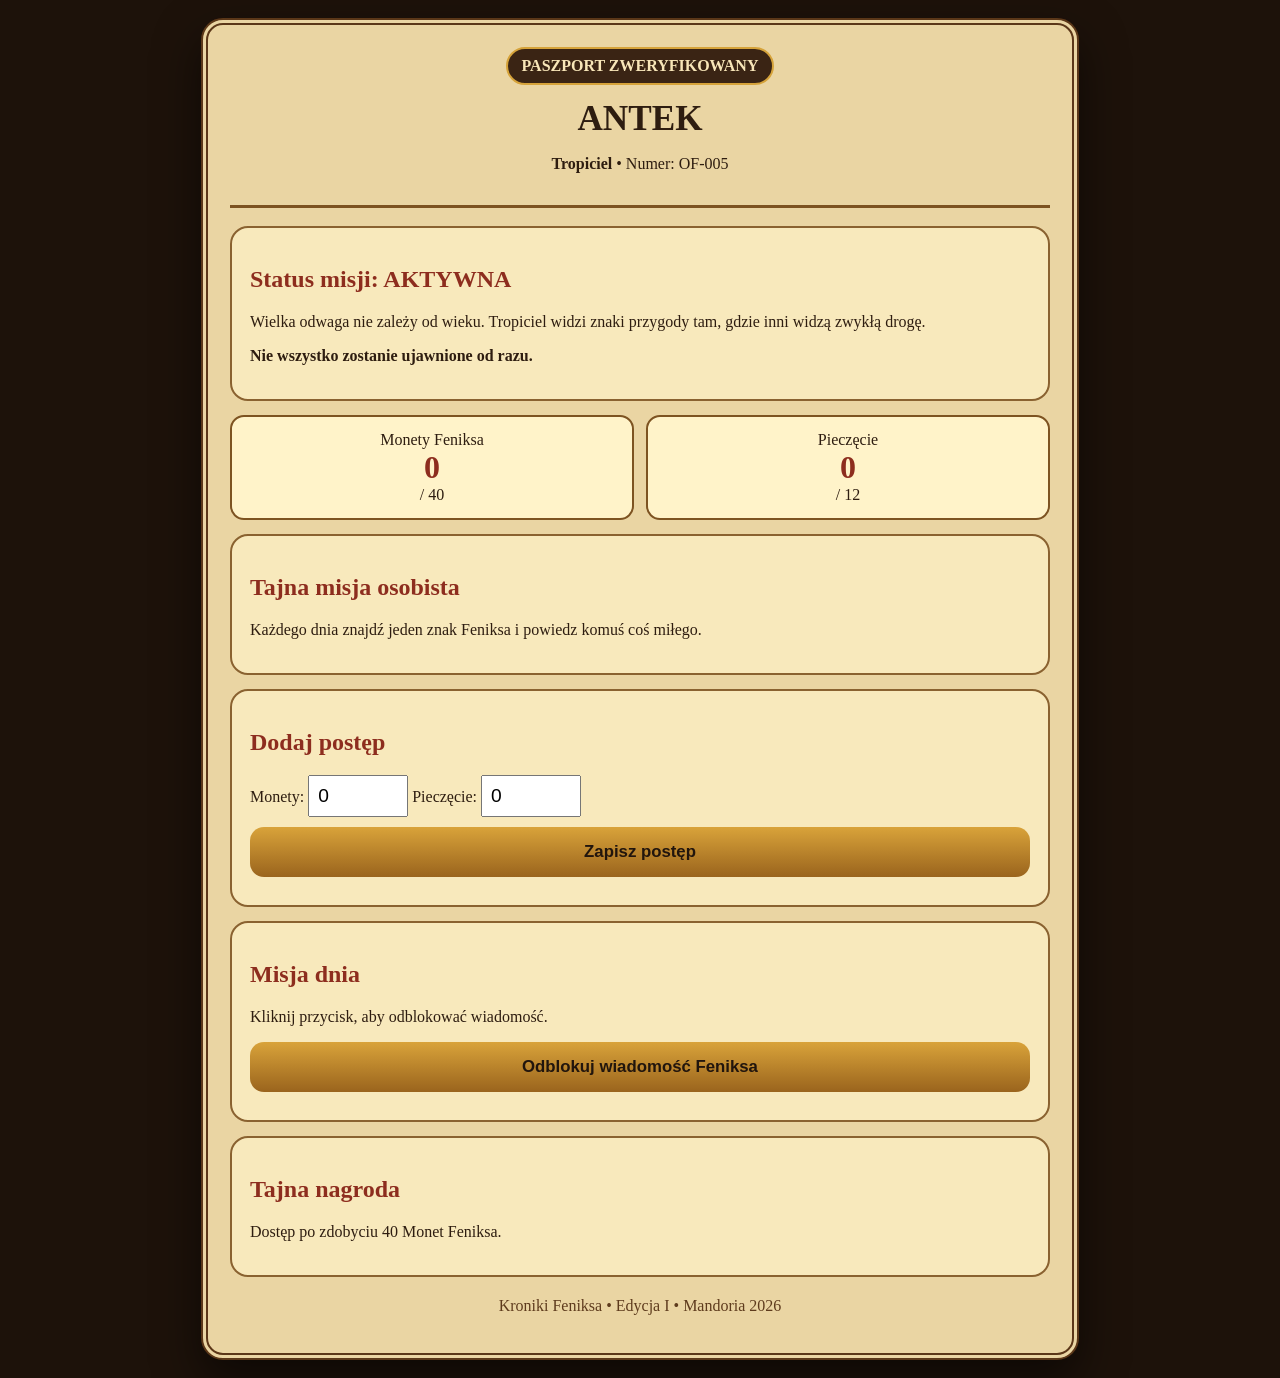
==== antek.html @ eb8ac410 "Add files via upload" ====
<!doctype html><html lang="pl"><head><meta charset="utf-8"><meta name="viewport" content="width=device-width,initial-scale=1"><title>Antek — Operacja Feniks</title><link rel="stylesheet" href="style.css"></head>
<body><main class="app"><header><span class="badge">PASZPORT ZWERYFIKOWANY</span><h1>Antek</h1><p><b>Tropiciel</b> • Numer: OF-005</p></header>
<section class="card"><h2>Status misji: AKTYWNA</h2><p>Wielka odwaga nie zależy od wieku. Tropiciel widzi znaki przygody tam, gdzie inni widzą zwykłą drogę.</p><p><b>Nie wszystko zostanie ujawnione od razu.</b></p></section>
<section class="status"><div class="stat"><div>Monety Feniksa</div><div class="big" id="coins">0</div><div>/ 40</div></div><div class="stat"><div>Pieczęcie</div><div class="big" id="stamps">0</div><div>/ 12</div></div></section>
<section class="card"><h2>Tajna misja osobista</h2><p>Każdego dnia znajdź jeden znak Feniksa i powiedz komuś coś miłego.</p></section>
<section class="card"><h2>Dodaj postęp</h2><label>Monety: <input id="coinInput" type="number" min="0" max="40" value="0"></label> <label>Pieczęcie: <input id="stampInput" type="number" min="0" max="12" value="0"></label><button onclick="saveProgress()">Zapisz postęp</button></section>
<section class="card"><h2>Misja dnia</h2><p id="dailyMission">Kliknij przycisk, aby odblokować wiadomość.</p><button onclick="unlockMission()">Odblokuj wiadomość Feniksa</button></section>
<section class="card"><h2>Tajna nagroda</h2><p>Dostęp po zdobyciu 40 Monet Feniksa.</p><p id="reward"></p></section>
<p class="footer">Kroniki Feniksa • Edycja I • Mandoria 2026</p></main>
<script>
const slug="antek";
function load(){const data=JSON.parse(localStorage.getItem("feniks_"+slug)||'{"coins":0,"stamps":0}');coins.textContent=data.coins;stamps.textContent=data.stamps;coinInput.value=data.coins;stampInput.value=data.stamps;if(data.coins>=40)reward.textContent="TAJNA NAGRODA ODBLOKOWANA. Zgłoś się do Dowódcy Grzegorza.";}
function saveProgress(){const c=Math.max(0,Math.min(40,parseInt(coinInput.value||0)));const s=Math.max(0,Math.min(12,parseInt(stampInput.value||0)));localStorage.setItem("feniks_"+slug,JSON.stringify({coins:c,stamps:s}));load();}
function unlockMission(){dailyMission.textContent="Wiadomość Feniksa: dzisiaj szukaj chwili, którą zapamiętasz.";}
load();
</script></body></html>
---- style.css ----
body{margin:0;background:#1d120a;color:#2e1d10;font-family:Georgia,serif;padding:18px}
.app{max-width:820px;margin:auto;background:#ead5a3;border:7px double #5b3718;border-radius:22px;padding:22px;box-shadow:0 20px 45px #0008}
header{text-align:center;border-bottom:3px solid #7d5321;padding-bottom:16px;margin-bottom:18px}
.badge{display:inline-block;padding:8px 14px;border:2px solid #d6a33a;border-radius:999px;background:#3a2414;color:#f8e6b8;font-weight:bold}
h1{text-transform:uppercase;font-size:2.2rem;margin:14px 0 8px}
h2{color:#8d2d1e}.card{background:#fff3c9aa;border:2px solid #8a6230;border-radius:18px;padding:18px;margin:14px 0}
.status{display:grid;grid-template-columns:1fr 1fr;gap:12px}.stat{text-align:center;border:2px solid #7d5321;border-radius:14px;padding:14px;background:#fff3c9}
.big{font-size:2rem;font-weight:bold;color:#8d2d1e}.button,button{display:block;width:100%;text-align:center;background:linear-gradient(#d9a33a,#9a641d);color:#21150d;font-weight:bold;padding:15px;border:0;border-radius:14px;text-decoration:none;margin:10px 0;font-size:1.05rem}
input{font-size:1.2rem;padding:8px;width:80px}.footer{text-align:center;color:#5e3b1d;margin-top:20px}@media(max-width:650px){.status{grid-template-columns:1fr}h1{font-size:1.7rem}}
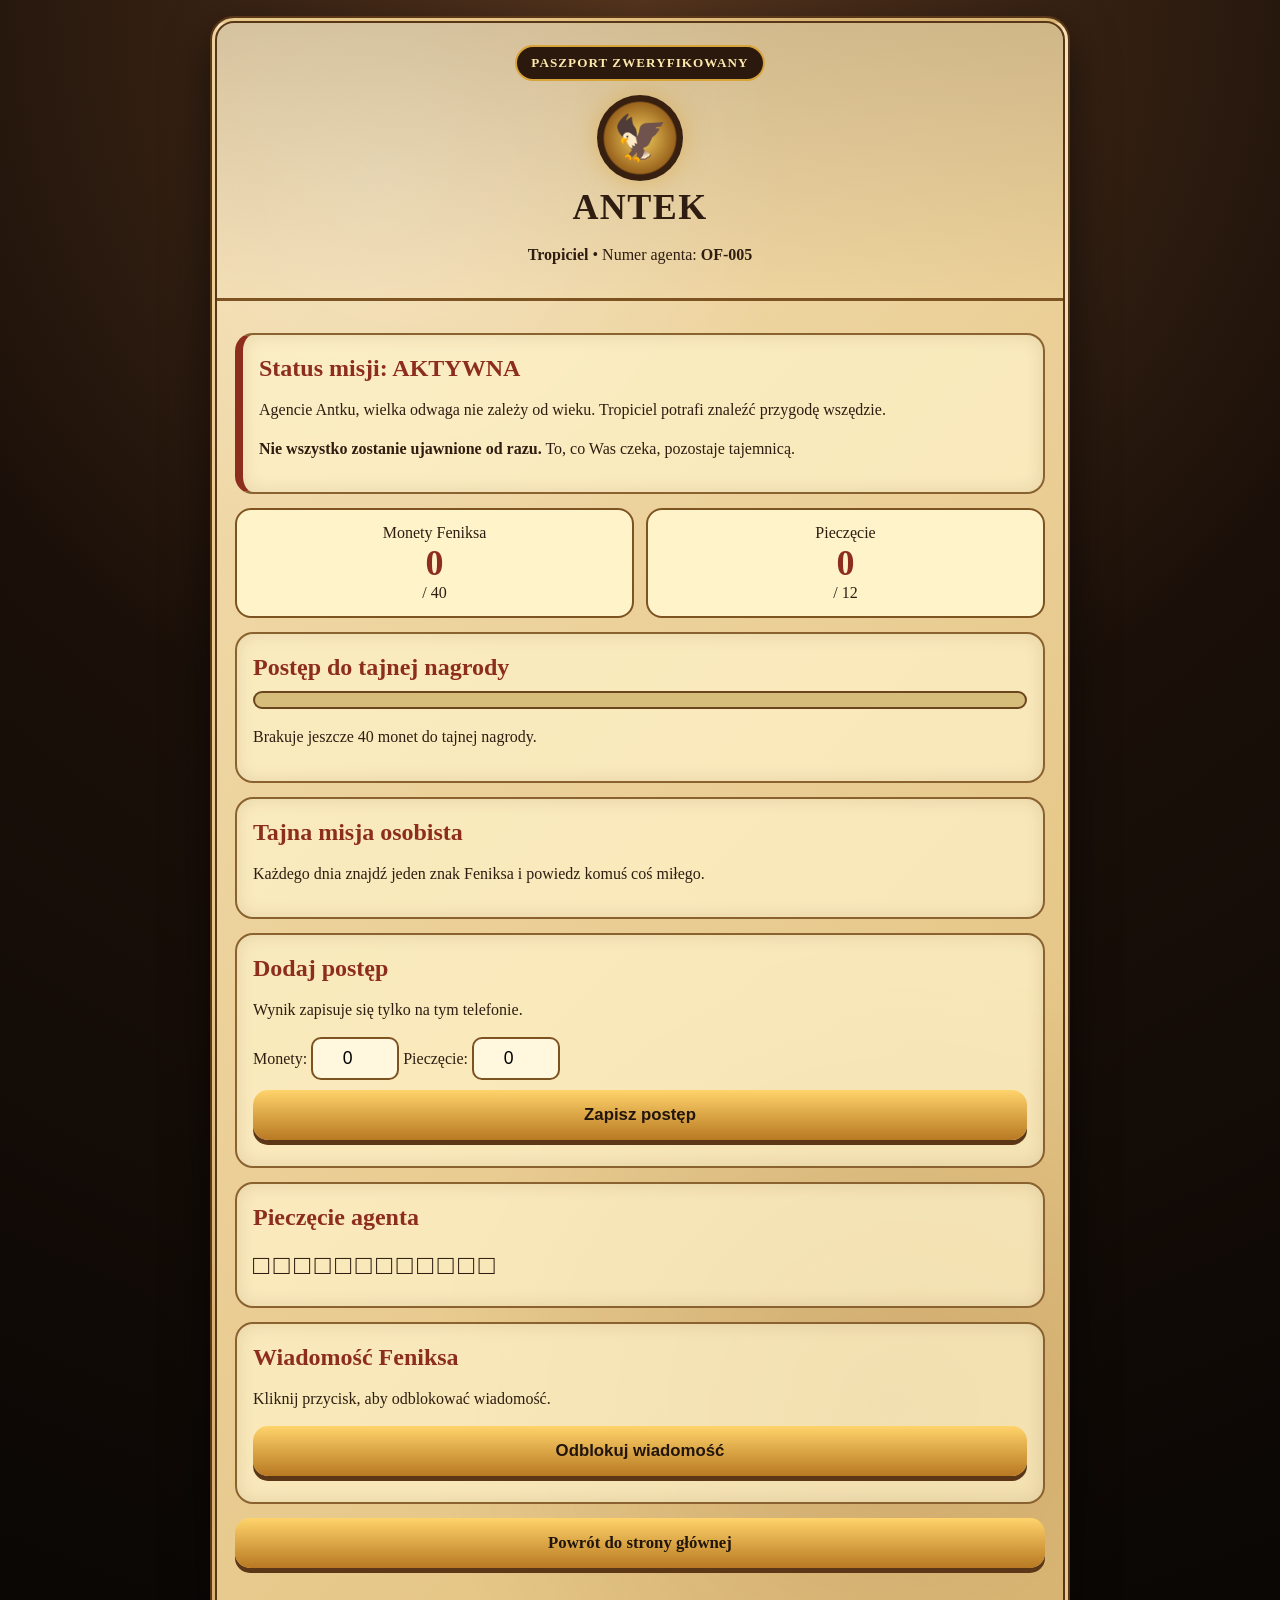
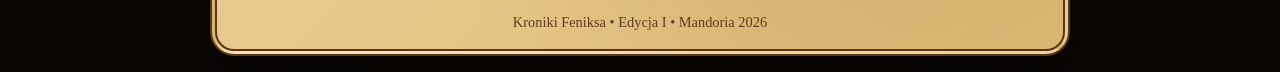
==== commit dd2deb79: "Add files via upload" ====
--- a/antek.html
+++ b/antek.html
@@ -1,16 +1,103 @@
-<!doctype html><html lang="pl"><head><meta charset="utf-8"><meta name="viewport" content="width=device-width,initial-scale=1"><title>Antek — Operacja Feniks</title><link rel="stylesheet" href="style.css"></head>
-<body><main class="app"><header><span class="badge">PASZPORT ZWERYFIKOWANY</span><h1>Antek</h1><p><b>Tropiciel</b> • Numer: OF-005</p></header>
-<section class="card"><h2>Status misji: AKTYWNA</h2><p>Wielka odwaga nie zależy od wieku. Tropiciel widzi znaki przygody tam, gdzie inni widzą zwykłą drogę.</p><p><b>Nie wszystko zostanie ujawnione od razu.</b></p></section>
-<section class="status"><div class="stat"><div>Monety Feniksa</div><div class="big" id="coins">0</div><div>/ 40</div></div><div class="stat"><div>Pieczęcie</div><div class="big" id="stamps">0</div><div>/ 12</div></div></section>
-<section class="card"><h2>Tajna misja osobista</h2><p>Każdego dnia znajdź jeden znak Feniksa i powiedz komuś coś miłego.</p></section>
-<section class="card"><h2>Dodaj postęp</h2><label>Monety: <input id="coinInput" type="number" min="0" max="40" value="0"></label> <label>Pieczęcie: <input id="stampInput" type="number" min="0" max="12" value="0"></label><button onclick="saveProgress()">Zapisz postęp</button></section>
-<section class="card"><h2>Misja dnia</h2><p id="dailyMission">Kliknij przycisk, aby odblokować wiadomość.</p><button onclick="unlockMission()">Odblokuj wiadomość Feniksa</button></section>
-<section class="card"><h2>Tajna nagroda</h2><p>Dostęp po zdobyciu 40 Monet Feniksa.</p><p id="reward"></p></section>
-<p class="footer">Kroniki Feniksa • Edycja I • Mandoria 2026</p></main>
+<!doctype html>
+<html lang="pl">
+<head>
+<meta charset="utf-8">
+<meta name="viewport" content="width=device-width,initial-scale=1">
+<title>Antek — Operacja Feniks</title>
+<link rel="stylesheet" href="style.css">
+</head>
+<body>
+<main class="app">
+  <section class="top">
+    <span class="badge">PASZPORT ZWERYFIKOWANY</span>
+    <div class="phoenix">🦅</div>
+    <h1>Antek</h1>
+    <p><b>Tropiciel</b> • Numer agenta: <b>OF-005</b></p>
+  </section>
+
+  <section class="content">
+    <div class="card alert">
+      <h2>Status misji: AKTYWNA</h2>
+      <p>Agencie Antku, wielka odwaga nie zależy od wieku. Tropiciel potrafi znaleźć przygodę wszędzie.</p>
+      <p><b>Nie wszystko zostanie ujawnione od razu.</b> To, co Was czeka, pozostaje tajemnicą.</p>
+    </div>
+
+    <div class="row">
+      <div class="stat">
+        <div>Monety Feniksa</div>
+        <div class="big" id="coins">0</div>
+        <div>/ 40</div>
+      </div>
+      <div class="stat">
+        <div>Pieczęcie</div>
+        <div class="big" id="stamps">0</div>
+        <div>/ 12</div>
+      </div>
+    </div>
+
+    <div class="card">
+      <h2>Postęp do tajnej nagrody</h2>
+      <div class="progress"><div class="bar" id="bar"></div></div>
+      <p id="rewardText">Tajna nagroda odblokuje się po zdobyciu 40 monet.</p>
+    </div>
+
+    <div class="card">
+      <h2>Tajna misja osobista</h2>
+      <p>Każdego dnia znajdź jeden znak Feniksa i powiedz komuś coś miłego.</p>
+    </div>
+
+    <div class="card">
+      <h2>Dodaj postęp</h2>
+      <p>Wynik zapisuje się tylko na tym telefonie.</p>
+      <label>Monety: <input id="coinInput" type="number" min="0" max="40" value="0"></label>
+      <label> Pieczęcie: <input id="stampInput" type="number" min="0" max="12" value="0"></label>
+      <button onclick="saveProgress()">Zapisz postęp</button>
+    </div>
+
+    <div class="card">
+      <h2>Pieczęcie agenta</h2>
+      <div class="stamps" id="stampView">□□□□□□□□□□□□</div>
+    </div>
+
+    <div class="card">
+      <h2>Wiadomość Feniksa</h2>
+      <p id="dailyMission">Kliknij przycisk, aby odblokować wiadomość.</p>
+      <button onclick="unlockMission()">Odblokuj wiadomość</button>
+    </div>
+
+    <a class="button" href="index.html">Powrót do strony głównej</a>
+  </section>
+
+  <div class="footer">Kroniki Feniksa • Edycja I • Mandoria 2026</div>
+</main>
+
 <script>
 const slug="antek";
-function load(){const data=JSON.parse(localStorage.getItem("feniks_"+slug)||'{"coins":0,"stamps":0}');coins.textContent=data.coins;stamps.textContent=data.stamps;coinInput.value=data.coins;stampInput.value=data.stamps;if(data.coins>=40)reward.textContent="TAJNA NAGRODA ODBLOKOWANA. Zgłoś się do Dowódcy Grzegorza.";}
-function saveProgress(){const c=Math.max(0,Math.min(40,parseInt(coinInput.value||0)));const s=Math.max(0,Math.min(12,parseInt(stampInput.value||0)));localStorage.setItem("feniks_"+slug,JSON.stringify({coins:c,stamps:s}));load();}
-function unlockMission(){dailyMission.textContent="Wiadomość Feniksa: dzisiaj szukaj chwili, którą zapamiętasz.";}
+const key="feniks_v2_"+slug;
+function load(){
+  const data=JSON.parse(localStorage.getItem(key)||'{"coins":0,"stamps":0}');
+  coins.textContent=data.coins;
+  stamps.textContent=data.stamps;
+  coinInput.value=data.coins;
+  stampInput.value=data.stamps;
+  bar.style.width=Math.min(100,(data.coins/40)*100)+"%";
+  stampView.textContent="■".repeat(data.stamps)+"□".repeat(12-data.stamps);
+  if(data.coins>=40){
+    rewardText.textContent="TAJNA NAGRODA ODBLOKOWANA. Zgłoś się do Dowódcy Grzegorza.";
+  } else {
+    rewardText.textContent="Brakuje jeszcze "+(40-data.coins)+" monet do tajnej nagrody.";
+  }
+}
+function saveProgress(){
+  const c=Math.max(0,Math.min(40,parseInt(coinInput.value||0)));
+  const s=Math.max(0,Math.min(12,parseInt(stampInput.value||0)));
+  localStorage.setItem(key,JSON.stringify({coins:c,stamps:s}));
+  load();
+}
+function unlockMission(){
+  dailyMission.textContent="Wiadomość Feniksa: dzisiaj szukaj nie tylko atrakcji, ale chwili, którą zapamiętasz na długo.";
+}
 load();
-</script></body></html>+</script>
+</body>
+</html>
--- a/style.css
+++ b/style.css
@@ -1,9 +1,153 @@
-body{margin:0;background:#1d120a;color:#2e1d10;font-family:Georgia,serif;padding:18px}
-.app{max-width:820px;margin:auto;background:#ead5a3;border:7px double #5b3718;border-radius:22px;padding:22px;box-shadow:0 20px 45px #0008}
-header{text-align:center;border-bottom:3px solid #7d5321;padding-bottom:16px;margin-bottom:18px}
-.badge{display:inline-block;padding:8px 14px;border:2px solid #d6a33a;border-radius:999px;background:#3a2414;color:#f8e6b8;font-weight:bold}
-h1{text-transform:uppercase;font-size:2.2rem;margin:14px 0 8px}
-h2{color:#8d2d1e}.card{background:#fff3c9aa;border:2px solid #8a6230;border-radius:18px;padding:18px;margin:14px 0}
-.status{display:grid;grid-template-columns:1fr 1fr;gap:12px}.stat{text-align:center;border:2px solid #7d5321;border-radius:14px;padding:14px;background:#fff3c9}
-.big{font-size:2rem;font-weight:bold;color:#8d2d1e}.button,button{display:block;width:100%;text-align:center;background:linear-gradient(#d9a33a,#9a641d);color:#21150d;font-weight:bold;padding:15px;border:0;border-radius:14px;text-decoration:none;margin:10px 0;font-size:1.05rem}
-input{font-size:1.2rem;padding:8px;width:80px}.footer{text-align:center;color:#5e3b1d;margin-top:20px}@media(max-width:650px){.status{grid-template-columns:1fr}h1{font-size:1.7rem}}+
+:root{
+  --bg:#120b07;
+  --paper:#efd9a8;
+  --paper2:#fff0c4;
+  --ink:#2e1d10;
+  --gold:#d8a339;
+  --red:#8d2d1e;
+  --dark:#24150c;
+}
+*{box-sizing:border-box}
+body{
+  margin:0;
+  min-height:100vh;
+  padding:16px;
+  font-family: Georgia, 'Times New Roman', serif;
+  color:var(--ink);
+  background:
+    radial-gradient(circle at top,#55351e 0%,#1b1009 45%,#090604 100%);
+}
+.app{
+  max-width:860px;
+  margin:0 auto;
+  border:7px double #5a3618;
+  border-radius:24px;
+  background:
+    radial-gradient(circle at 20% 10%,rgba(255,255,255,.25),transparent 25%),
+    radial-gradient(circle at 80% 85%,rgba(110,55,15,.18),transparent 30%),
+    linear-gradient(135deg,#f3ddb0,#e1bf7a);
+  box-shadow:0 18px 45px rgba(0,0,0,.55);
+  overflow:hidden;
+}
+.top{
+  text-align:center;
+  padding:22px 18px 16px;
+  background:linear-gradient(180deg,rgba(40,22,10,.15),transparent);
+  border-bottom:3px solid #7d5321;
+}
+.badge{
+  display:inline-block;
+  padding:8px 14px;
+  border:2px solid var(--gold);
+  border-radius:999px;
+  background:#2b190d;
+  color:#ffe9ad;
+  font-weight:bold;
+  letter-spacing:.08em;
+  font-size:.82rem;
+}
+.phoenix{
+  width:86px;height:86px;margin:14px auto 8px;border-radius:50%;
+  display:grid;place-items:center;
+  background:radial-gradient(circle,#f4cf60,#9a641d 58%,#382010 61%);
+  box-shadow:0 0 25px rgba(216,163,57,.55);
+  animation: glow 2.2s ease-in-out infinite alternate;
+  font-size:44px;
+}
+@keyframes glow{from{box-shadow:0 0 12px rgba(216,163,57,.4)}to{box-shadow:0 0 38px rgba(216,163,57,.9)}}
+h1{
+  margin:8px 0 6px;
+  font-size:2.25rem;
+  line-height:1.05;
+  text-transform:uppercase;
+  letter-spacing:.04em;
+}
+h2{color:var(--red);margin:4px 0 10px}
+p{line-height:1.45}
+.content{padding:18px}
+.card{
+  background:rgba(255,244,203,.72);
+  border:2px solid #8a6230;
+  border-radius:18px;
+  padding:16px;
+  margin:14px 0;
+  box-shadow:inset 0 0 18px rgba(90,45,10,.12);
+}
+.alert{
+  border-left:8px solid var(--red);
+}
+.row{
+  display:grid;
+  grid-template-columns:1fr 1fr;
+  gap:12px;
+}
+.stat{
+  text-align:center;
+  background:#fff3c9;
+  border:2px solid #7d5321;
+  border-radius:16px;
+  padding:14px;
+}
+.big{
+  font-size:2.25rem;
+  font-weight:bold;
+  color:var(--red);
+}
+.progress{
+  height:18px;
+  background:#d7bd7b;
+  border:2px solid #6a461f;
+  border-radius:99px;
+  overflow:hidden;
+}
+.bar{
+  height:100%;
+  width:0%;
+  background:linear-gradient(90deg,#9a641d,#ffd36b);
+  transition:.4s;
+}
+button,.button{
+  width:100%;
+  display:block;
+  text-align:center;
+  border:0;
+  border-radius:15px;
+  padding:15px 18px;
+  margin:10px 0;
+  font-weight:bold;
+  font-size:1.05rem;
+  text-decoration:none;
+  color:#21150d;
+  background:linear-gradient(180deg,#ffd36b,#b87922);
+  box-shadow:0 5px 0 #5b3718;
+}
+button:active{transform:translateY(2px);box-shadow:0 3px 0 #5b3718}
+input{
+  width:88px;
+  padding:9px;
+  border:2px solid #7d5321;
+  border-radius:10px;
+  font-size:1.1rem;
+  text-align:center;
+  background:#fff8df;
+}
+.links{
+  display:grid;
+  grid-template-columns:1fr;
+  gap:10px;
+}
+.footer{text-align:center;color:#5e3b1d;font-size:.9rem;padding:18px}
+.locked{opacity:.78}
+.stamps{
+  font-size:1.7rem;
+  letter-spacing:.15em;
+  line-height:1.8;
+}
+@media(max-width:650px){
+  body{padding:8px}
+  .app{border-width:4px;border-radius:18px}
+  h1{font-size:1.65rem}
+  .row{grid-template-columns:1fr}
+  .content{padding:12px}
+}
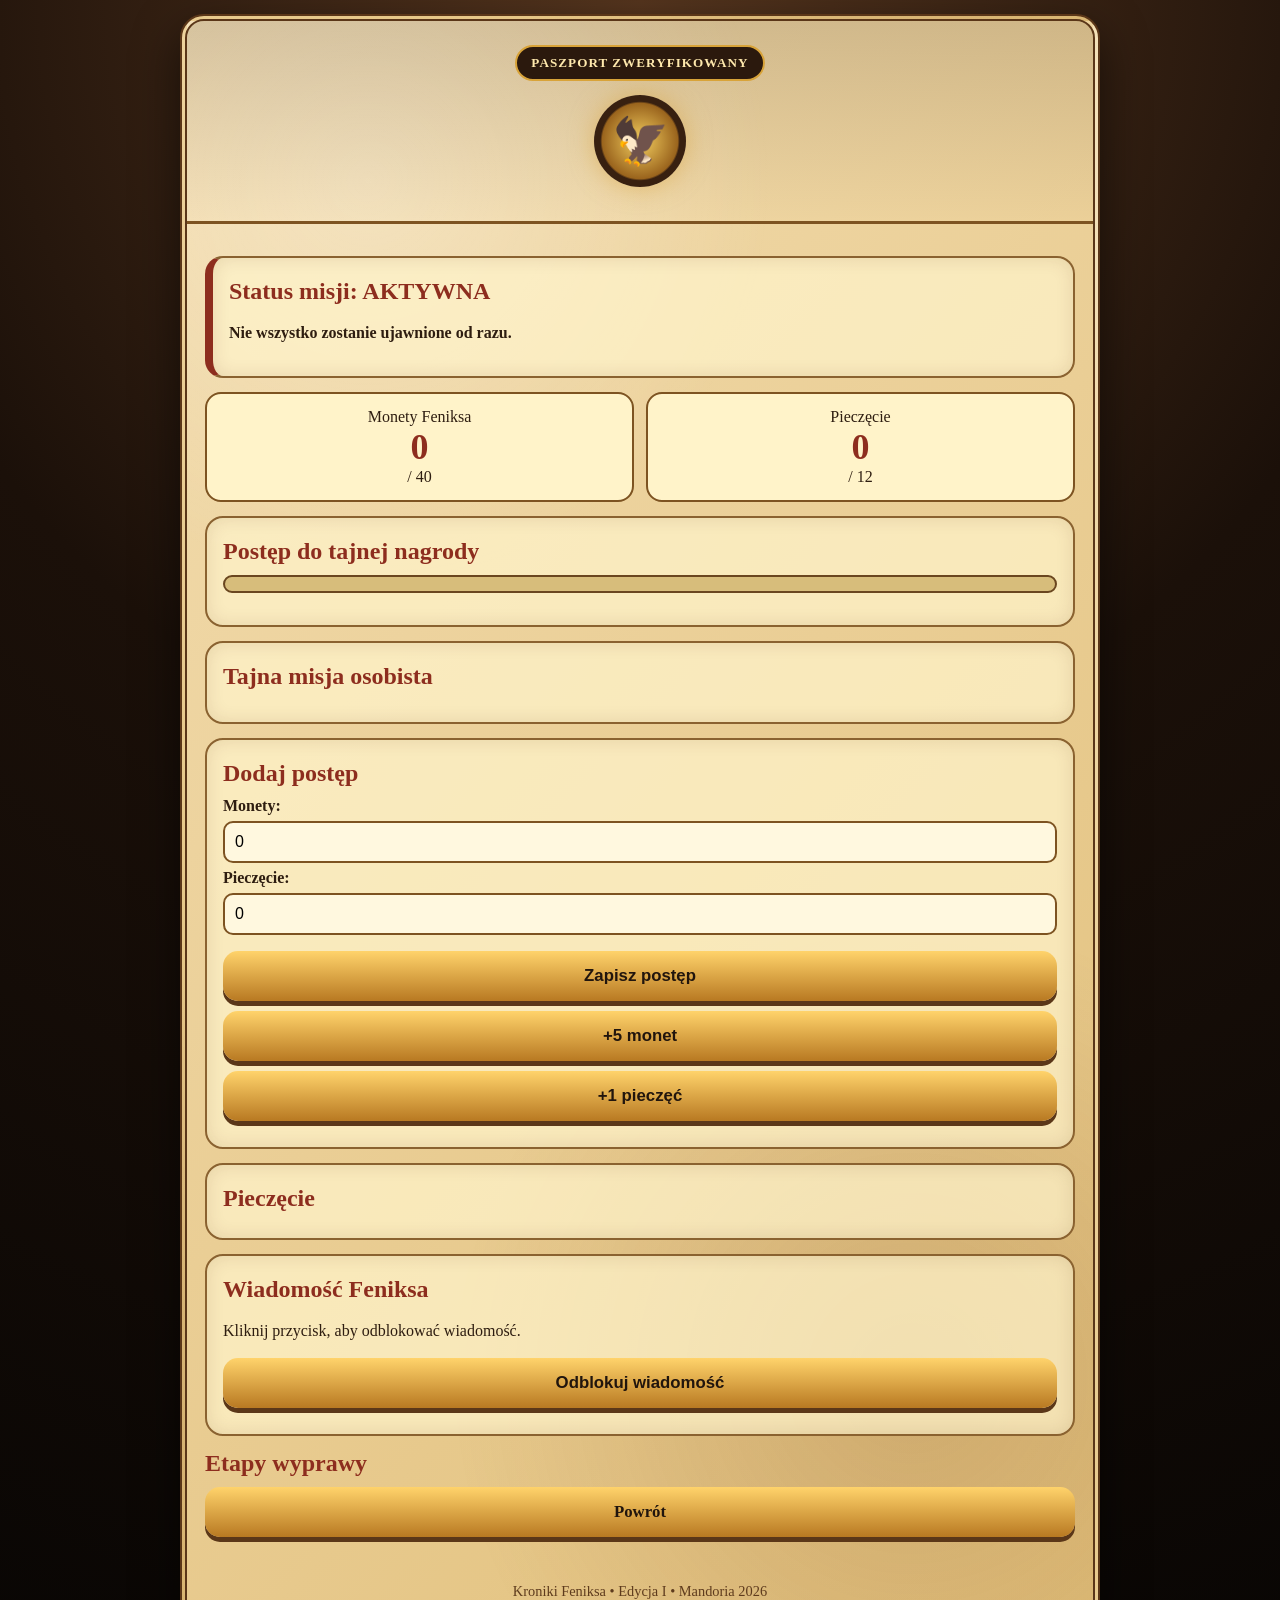
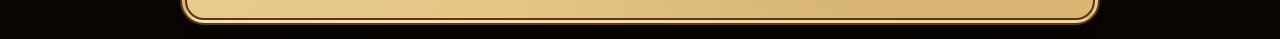
==== commit 2d3585ac: "Add files via upload" ====
--- a/antek.html
+++ b/antek.html
@@ -1,103 +1,9 @@
-<!doctype html>
-<html lang="pl">
-<head>
-<meta charset="utf-8">
-<meta name="viewport" content="width=device-width,initial-scale=1">
-<title>Antek — Operacja Feniks</title>
-<link rel="stylesheet" href="style.css">
-</head>
-<body>
-<main class="app">
-  <section class="top">
-    <span class="badge">PASZPORT ZWERYFIKOWANY</span>
-    <div class="phoenix">🦅</div>
-    <h1>Antek</h1>
-    <p><b>Tropiciel</b> • Numer agenta: <b>OF-005</b></p>
-  </section>
-
-  <section class="content">
-    <div class="card alert">
-      <h2>Status misji: AKTYWNA</h2>
-      <p>Agencie Antku, wielka odwaga nie zależy od wieku. Tropiciel potrafi znaleźć przygodę wszędzie.</p>
-      <p><b>Nie wszystko zostanie ujawnione od razu.</b> To, co Was czeka, pozostaje tajemnicą.</p>
-    </div>
-
-    <div class="row">
-      <div class="stat">
-        <div>Monety Feniksa</div>
-        <div class="big" id="coins">0</div>
-        <div>/ 40</div>
-      </div>
-      <div class="stat">
-        <div>Pieczęcie</div>
-        <div class="big" id="stamps">0</div>
-        <div>/ 12</div>
-      </div>
-    </div>
-
-    <div class="card">
-      <h2>Postęp do tajnej nagrody</h2>
-      <div class="progress"><div class="bar" id="bar"></div></div>
-      <p id="rewardText">Tajna nagroda odblokuje się po zdobyciu 40 monet.</p>
-    </div>
-
-    <div class="card">
-      <h2>Tajna misja osobista</h2>
-      <p>Każdego dnia znajdź jeden znak Feniksa i powiedz komuś coś miłego.</p>
-    </div>
-
-    <div class="card">
-      <h2>Dodaj postęp</h2>
-      <p>Wynik zapisuje się tylko na tym telefonie.</p>
-      <label>Monety: <input id="coinInput" type="number" min="0" max="40" value="0"></label>
-      <label> Pieczęcie: <input id="stampInput" type="number" min="0" max="12" value="0"></label>
-      <button onclick="saveProgress()">Zapisz postęp</button>
-    </div>
-
-    <div class="card">
-      <h2>Pieczęcie agenta</h2>
-      <div class="stamps" id="stampView">□□□□□□□□□□□□</div>
-    </div>
-
-    <div class="card">
-      <h2>Wiadomość Feniksa</h2>
-      <p id="dailyMission">Kliknij przycisk, aby odblokować wiadomość.</p>
-      <button onclick="unlockMission()">Odblokuj wiadomość</button>
-    </div>
-
-    <a class="button" href="index.html">Powrót do strony głównej</a>
-  </section>
-
-  <div class="footer">Kroniki Feniksa • Edycja I • Mandoria 2026</div>
-</main>
-
-<script>
-const slug="antek";
-const key="feniks_v2_"+slug;
-function load(){
-  const data=JSON.parse(localStorage.getItem(key)||'{"coins":0,"stamps":0}');
-  coins.textContent=data.coins;
-  stamps.textContent=data.stamps;
-  coinInput.value=data.coins;
-  stampInput.value=data.stamps;
-  bar.style.width=Math.min(100,(data.coins/40)*100)+"%";
-  stampView.textContent="■".repeat(data.stamps)+"□".repeat(12-data.stamps);
-  if(data.coins>=40){
-    rewardText.textContent="TAJNA NAGRODA ODBLOKOWANA. Zgłoś się do Dowódcy Grzegorza.";
-  } else {
-    rewardText.textContent="Brakuje jeszcze "+(40-data.coins)+" monet do tajnej nagrody.";
-  }
-}
-function saveProgress(){
-  const c=Math.max(0,Math.min(40,parseInt(coinInput.value||0)));
-  const s=Math.max(0,Math.min(12,parseInt(stampInput.value||0)));
-  localStorage.setItem(key,JSON.stringify({coins:c,stamps:s}));
-  load();
-}
-function unlockMission(){
-  dailyMission.textContent="Wiadomość Feniksa: dzisiaj szukaj nie tylko atrakcji, ale chwili, którą zapamiętasz na długo.";
-}
-load();
-</script>
-</body>
-</html>+<!doctype html><html lang="pl"><head><meta charset="utf-8"><meta name="viewport" content="width=device-width,initial-scale=1"><title>Antek — Operacja Feniks</title><link rel="stylesheet" href="style.css"></head><body><main class="app"><section class="top"><span class="badge">PASZPORT ZWERYFIKOWANY</span><div class="phoenix" id="icon">🦅</div><h1 id="name"></h1><p id="role"></p></section>
+<section class="content"><div class="card alert"><h2>Status misji: AKTYWNA</h2><p id="message"></p><p><b>Nie wszystko zostanie ujawnione od razu.</b></p></div>
+<div class="row"><div class="stat"><div>Monety Feniksa</div><div class="big" id="coins">0</div><div>/ 40</div></div><div class="stat"><div>Pieczęcie</div><div class="big" id="stamps">0</div><div>/ 12</div></div></div>
+<div class="card"><h2>Postęp do tajnej nagrody</h2><div class="progress"><div class="bar" id="bar"></div></div><p id="rewardText"></p></div>
+<div class="card"><h2>Tajna misja osobista</h2><p id="personalMission"></p></div>
+<div class="card"><h2>Dodaj postęp</h2><label>Monety:<input id="coinInput" type="number" min="0" max="40" value="0"></label><label>Pieczęcie:<input id="stampInput" type="number" min="0" max="12" value="0"></label><button onclick="saveProgress('antek')">Zapisz postęp</button><button onclick="addCoin('antek',5)">+5 monet</button><button onclick="addStamp('antek',1)">+1 pieczęć</button></div>
+<div class="card"><h2>Pieczęcie</h2><div class="stamps" id="stampView"></div></div>
+<div class="card"><h2>Wiadomość Feniksa</h2><p id="dailyMission">Kliknij przycisk, aby odblokować wiadomość.</p><button onclick="unlockMessage()">Odblokuj wiadomość</button></div>
+<h2>Etapy wyprawy</h2><div id="missionList"></div><a class="button" href="index.html">Powrót</a></section><div class="footer">Kroniki Feniksa • Edycja I • Mandoria 2026</div></main><script src="app.js"></script><script>renderProfile('antek');</script></body></html>
--- a/style.css
+++ b/style.css
@@ -1,153 +1,29 @@
 
 :root{
-  --bg:#120b07;
-  --paper:#efd9a8;
-  --paper2:#fff0c4;
-  --ink:#2e1d10;
-  --gold:#d8a339;
-  --red:#8d2d1e;
-  --dark:#24150c;
+  --bg:#120b07; --paper:#efd9a8; --paper2:#fff0c4; --ink:#2e1d10;
+  --gold:#d8a339; --red:#8d2d1e; --dark:#24150c; --green:#2f8a4d;
 }
 *{box-sizing:border-box}
 body{
-  margin:0;
-  min-height:100vh;
-  padding:16px;
-  font-family: Georgia, 'Times New Roman', serif;
-  color:var(--ink);
-  background:
-    radial-gradient(circle at top,#55351e 0%,#1b1009 45%,#090604 100%);
+  margin:0; min-height:100vh; padding:14px; font-family:Georgia,'Times New Roman',serif; color:var(--ink);
+  background:radial-gradient(circle at top,#55351e 0%,#1b1009 45%,#090604 100%);
 }
-.app{
-  max-width:860px;
-  margin:0 auto;
-  border:7px double #5a3618;
-  border-radius:24px;
-  background:
-    radial-gradient(circle at 20% 10%,rgba(255,255,255,.25),transparent 25%),
-    radial-gradient(circle at 80% 85%,rgba(110,55,15,.18),transparent 30%),
-    linear-gradient(135deg,#f3ddb0,#e1bf7a);
-  box-shadow:0 18px 45px rgba(0,0,0,.55);
-  overflow:hidden;
-}
-.top{
-  text-align:center;
-  padding:22px 18px 16px;
-  background:linear-gradient(180deg,rgba(40,22,10,.15),transparent);
-  border-bottom:3px solid #7d5321;
-}
-.badge{
-  display:inline-block;
-  padding:8px 14px;
-  border:2px solid var(--gold);
-  border-radius:999px;
-  background:#2b190d;
-  color:#ffe9ad;
-  font-weight:bold;
-  letter-spacing:.08em;
-  font-size:.82rem;
-}
-.phoenix{
-  width:86px;height:86px;margin:14px auto 8px;border-radius:50%;
-  display:grid;place-items:center;
-  background:radial-gradient(circle,#f4cf60,#9a641d 58%,#382010 61%);
-  box-shadow:0 0 25px rgba(216,163,57,.55);
-  animation: glow 2.2s ease-in-out infinite alternate;
-  font-size:44px;
-}
+.app{max-width:920px;margin:0 auto;border:7px double #5a3618;border-radius:24px;background:
+  radial-gradient(circle at 20% 10%,rgba(255,255,255,.25),transparent 25%),
+  radial-gradient(circle at 80% 85%,rgba(110,55,15,.18),transparent 30%),
+  linear-gradient(135deg,#f3ddb0,#e1bf7a);box-shadow:0 18px 45px rgba(0,0,0,.55);overflow:hidden}
+.top{text-align:center;padding:24px 16px 18px;border-bottom:3px solid #7d5321;background:linear-gradient(180deg,rgba(40,22,10,.15),transparent)}
+.badge{display:inline-block;padding:8px 14px;border:2px solid var(--gold);border-radius:999px;background:#2b190d;color:#ffe9ad;font-weight:bold;letter-spacing:.08em;font-size:.82rem}
+.phoenix{width:92px;height:92px;margin:14px auto 8px;border-radius:50%;display:grid;place-items:center;background:radial-gradient(circle,#f4cf60,#9a641d 58%,#382010 61%);box-shadow:0 0 25px rgba(216,163,57,.55);animation:glow 2.2s ease-in-out infinite alternate;font-size:46px}
 @keyframes glow{from{box-shadow:0 0 12px rgba(216,163,57,.4)}to{box-shadow:0 0 38px rgba(216,163,57,.9)}}
-h1{
-  margin:8px 0 6px;
-  font-size:2.25rem;
-  line-height:1.05;
-  text-transform:uppercase;
-  letter-spacing:.04em;
-}
-h2{color:var(--red);margin:4px 0 10px}
-p{line-height:1.45}
-.content{padding:18px}
-.card{
-  background:rgba(255,244,203,.72);
-  border:2px solid #8a6230;
-  border-radius:18px;
-  padding:16px;
-  margin:14px 0;
-  box-shadow:inset 0 0 18px rgba(90,45,10,.12);
-}
-.alert{
-  border-left:8px solid var(--red);
-}
-.row{
-  display:grid;
-  grid-template-columns:1fr 1fr;
-  gap:12px;
-}
-.stat{
-  text-align:center;
-  background:#fff3c9;
-  border:2px solid #7d5321;
-  border-radius:16px;
-  padding:14px;
-}
-.big{
-  font-size:2.25rem;
-  font-weight:bold;
-  color:var(--red);
-}
-.progress{
-  height:18px;
-  background:#d7bd7b;
-  border:2px solid #6a461f;
-  border-radius:99px;
-  overflow:hidden;
-}
-.bar{
-  height:100%;
-  width:0%;
-  background:linear-gradient(90deg,#9a641d,#ffd36b);
-  transition:.4s;
-}
-button,.button{
-  width:100%;
-  display:block;
-  text-align:center;
-  border:0;
-  border-radius:15px;
-  padding:15px 18px;
-  margin:10px 0;
-  font-weight:bold;
-  font-size:1.05rem;
-  text-decoration:none;
-  color:#21150d;
-  background:linear-gradient(180deg,#ffd36b,#b87922);
-  box-shadow:0 5px 0 #5b3718;
-}
-button:active{transform:translateY(2px);box-shadow:0 3px 0 #5b3718}
-input{
-  width:88px;
-  padding:9px;
-  border:2px solid #7d5321;
-  border-radius:10px;
-  font-size:1.1rem;
-  text-align:center;
-  background:#fff8df;
-}
-.links{
-  display:grid;
-  grid-template-columns:1fr;
-  gap:10px;
-}
-.footer{text-align:center;color:#5e3b1d;font-size:.9rem;padding:18px}
-.locked{opacity:.78}
-.stamps{
-  font-size:1.7rem;
-  letter-spacing:.15em;
-  line-height:1.8;
-}
-@media(max-width:650px){
-  body{padding:8px}
-  .app{border-width:4px;border-radius:18px}
-  h1{font-size:1.65rem}
-  .row{grid-template-columns:1fr}
-  .content{padding:12px}
-}
+h1{margin:8px 0 6px;font-size:2.2rem;line-height:1.05;text-transform:uppercase;letter-spacing:.04em}
+h2{color:var(--red);margin:4px 0 10px} p{line-height:1.45}
+.content{padding:18px}.card{background:rgba(255,244,203,.72);border:2px solid #8a6230;border-radius:18px;padding:16px;margin:14px 0;box-shadow:inset 0 0 18px rgba(90,45,10,.12)}
+.alert{border-left:8px solid var(--red)}.row{display:grid;grid-template-columns:1fr 1fr;gap:12px}.grid{display:grid;grid-template-columns:repeat(2,1fr);gap:12px}
+.stat{text-align:center;background:#fff3c9;border:2px solid #7d5321;border-radius:16px;padding:14px}.big{font-size:2.25rem;font-weight:bold;color:var(--red)}
+.progress{height:18px;background:#d7bd7b;border:2px solid #6a461f;border-radius:99px;overflow:hidden}.bar{height:100%;width:0%;background:linear-gradient(90deg,#9a641d,#ffd36b);transition:.4s}
+button,.button{width:100%;display:block;text-align:center;border:0;border-radius:15px;padding:15px 18px;margin:10px 0;font-weight:bold;font-size:1.05rem;text-decoration:none;color:#21150d;background:linear-gradient(180deg,#ffd36b,#b87922);box-shadow:0 5px 0 #5b3718}
+button:active{transform:translateY(2px);box-shadow:0 3px 0 #5b3718} input,select,textarea{padding:10px;border:2px solid #7d5321;border-radius:10px;font-size:1rem;background:#fff8df;width:100%;margin:6px 0}
+label{font-weight:bold}.mission{display:flex;gap:12px;align-items:flex-start}.mission .ico{font-size:2rem;min-width:42px}.done{opacity:.55;text-decoration:line-through}.footer{text-align:center;color:#5e3b1d;font-size:.9rem;padding:18px}
+.stamps{font-size:1.5rem;letter-spacing:.12em;line-height:1.7}.small{font-size:.9rem;color:#5e3b1d}.pill{display:inline-block;padding:5px 9px;border:1px solid #8a6230;border-radius:999px;background:#fff3c9;margin:3px}
+@media(max-width:650px){body{padding:8px}.app{border-width:4px;border-radius:18px}h1{font-size:1.65rem}.row,.grid{grid-template-columns:1fr}.content{padding:12px}}
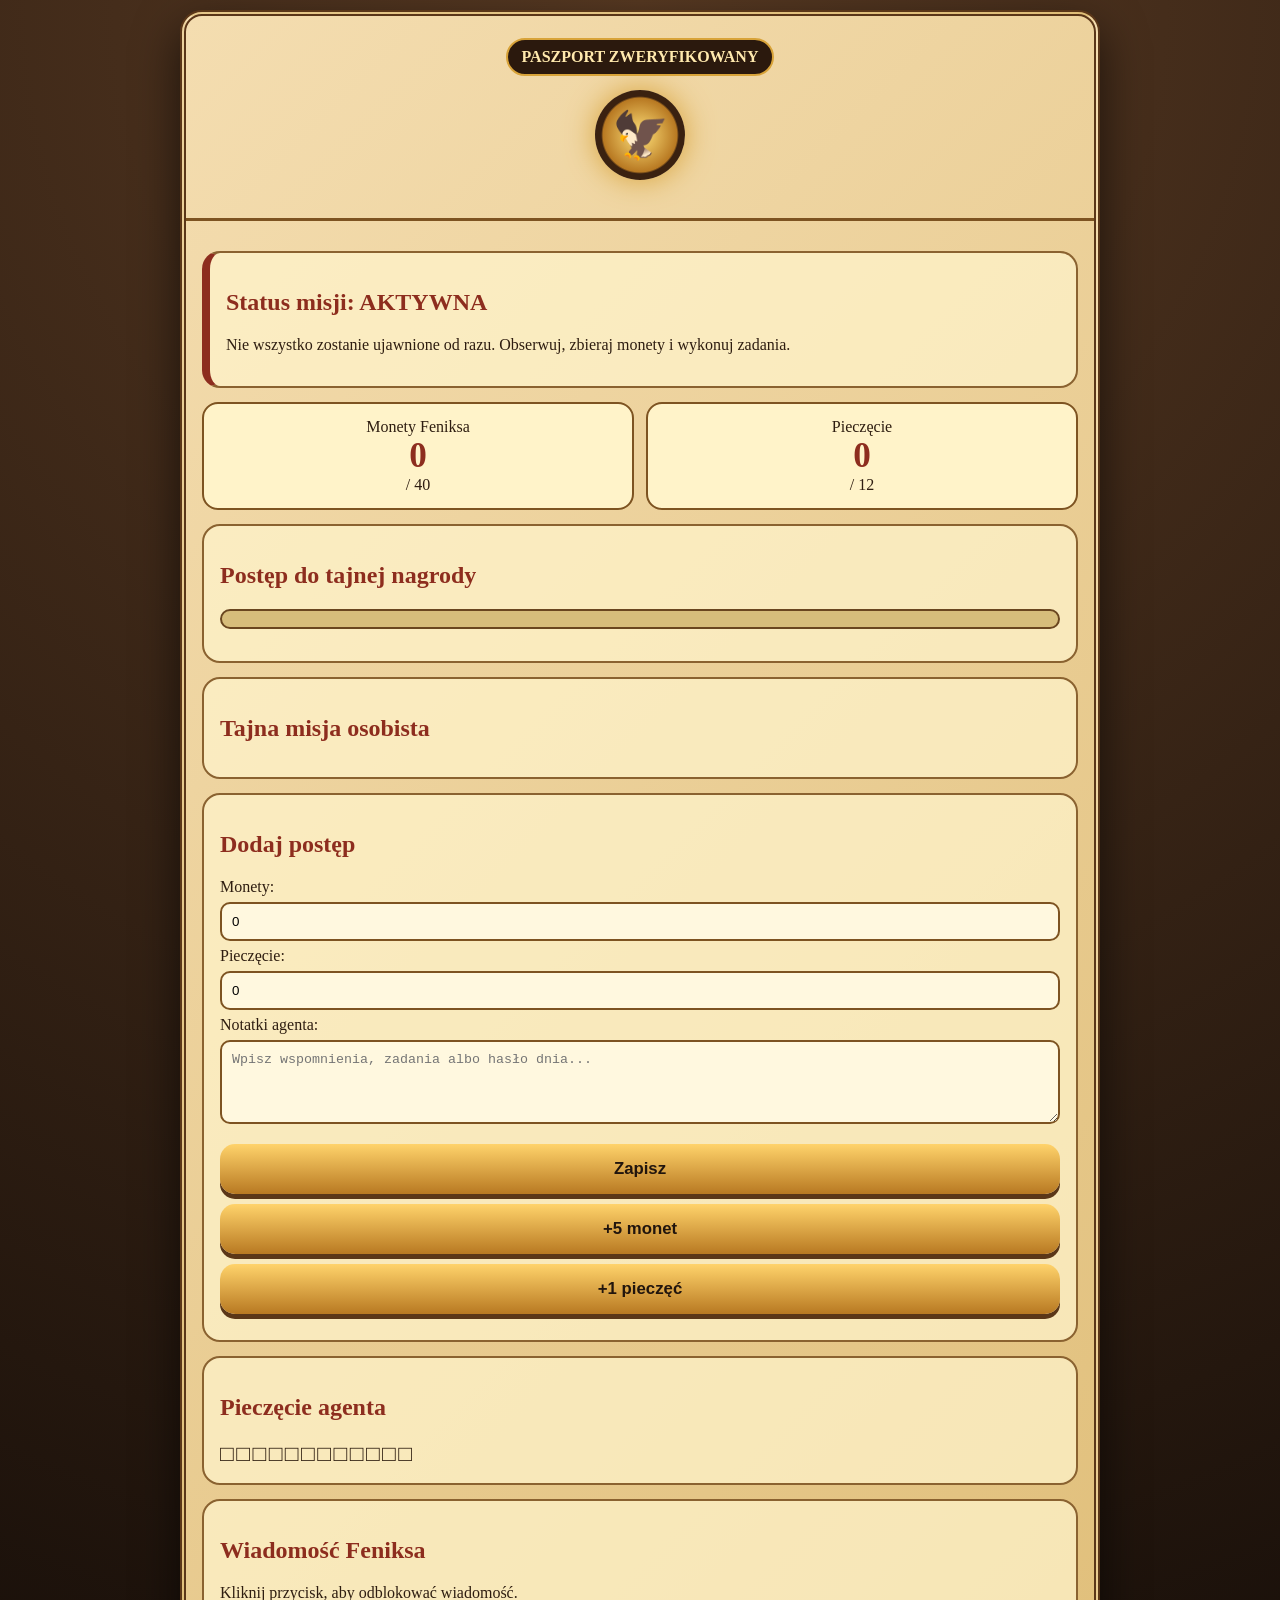
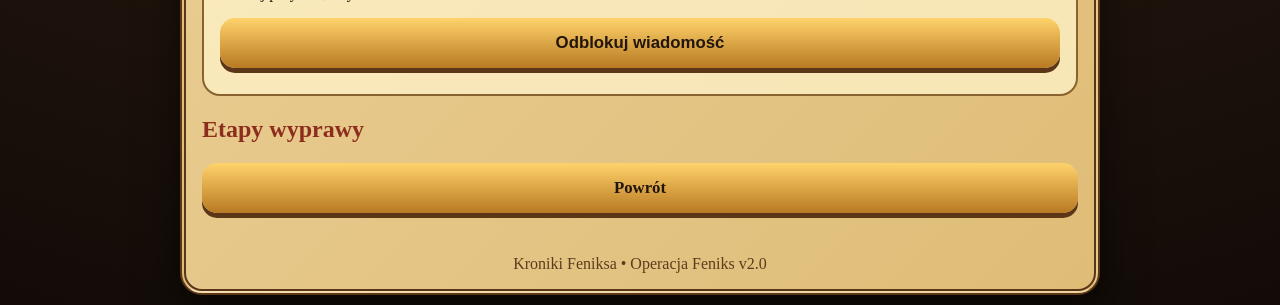
==== commit 6610f875: "Add files via upload" ====
--- a/antek.html
+++ b/antek.html
@@ -1,9 +1 @@
-<!doctype html><html lang="pl"><head><meta charset="utf-8"><meta name="viewport" content="width=device-width,initial-scale=1"><title>Antek — Operacja Feniks</title><link rel="stylesheet" href="style.css"></head><body><main class="app"><section class="top"><span class="badge">PASZPORT ZWERYFIKOWANY</span><div class="phoenix" id="icon">🦅</div><h1 id="name"></h1><p id="role"></p></section>
-<section class="content"><div class="card alert"><h2>Status misji: AKTYWNA</h2><p id="message"></p><p><b>Nie wszystko zostanie ujawnione od razu.</b></p></div>
-<div class="row"><div class="stat"><div>Monety Feniksa</div><div class="big" id="coins">0</div><div>/ 40</div></div><div class="stat"><div>Pieczęcie</div><div class="big" id="stamps">0</div><div>/ 12</div></div></div>
-<div class="card"><h2>Postęp do tajnej nagrody</h2><div class="progress"><div class="bar" id="bar"></div></div><p id="rewardText"></p></div>
-<div class="card"><h2>Tajna misja osobista</h2><p id="personalMission"></p></div>
-<div class="card"><h2>Dodaj postęp</h2><label>Monety:<input id="coinInput" type="number" min="0" max="40" value="0"></label><label>Pieczęcie:<input id="stampInput" type="number" min="0" max="12" value="0"></label><button onclick="saveProgress('antek')">Zapisz postęp</button><button onclick="addCoin('antek',5)">+5 monet</button><button onclick="addStamp('antek',1)">+1 pieczęć</button></div>
-<div class="card"><h2>Pieczęcie</h2><div class="stamps" id="stampView"></div></div>
-<div class="card"><h2>Wiadomość Feniksa</h2><p id="dailyMission">Kliknij przycisk, aby odblokować wiadomość.</p><button onclick="unlockMessage()">Odblokuj wiadomość</button></div>
-<h2>Etapy wyprawy</h2><div id="missionList"></div><a class="button" href="index.html">Powrót</a></section><div class="footer">Kroniki Feniksa • Edycja I • Mandoria 2026</div></main><script src="app.js"></script><script>renderProfile('antek');</script></body></html>+<!doctype html><html lang="pl"><head><meta charset="utf-8"><meta name="viewport" content="width=device-width,initial-scale=1"><title>Antek — Operacja Feniks</title><link rel="stylesheet" href="style.css"></head><body><main class="app"><section class="top"><span class="badge">PASZPORT ZWERYFIKOWANY</span><div class="phoenix" id="agentIcon">🦅</div><h1 id="agentName"></h1><p id="agentRole"></p></section><section class="content"><div class="card alert"><h2>Status misji: AKTYWNA</h2><p>Nie wszystko zostanie ujawnione od razu. Obserwuj, zbieraj monety i wykonuj zadania.</p></div><div class="row"><div class="stat"><div>Monety Feniksa</div><div class="big" id="coins">0</div><div>/ 40</div></div><div class="stat"><div>Pieczęcie</div><div class="big" id="stamps">0</div><div>/ 12</div></div></div><div class="card"><h2>Postęp do tajnej nagrody</h2><div class="progress"><div class="bar" id="bar"></div></div><p id="rewardText"></p></div><div class="card"><h2>Tajna misja osobista</h2><p id="personalMission"></p></div><div class="card"><h2>Dodaj postęp</h2><label>Monety:<input id="coinInput" type="number" min="0" max="40" value="0"></label><label>Pieczęcie:<input id="stampInput" type="number" min="0" max="12" value="0"></label><label>Notatki agenta:<textarea id="notes" rows="4" placeholder="Wpisz wspomnienia, zadania albo hasło dnia..."></textarea></label><button onclick="saveProfile('antek')">Zapisz</button><button onclick="addCoin('antek',5)">+5 monet</button><button onclick="addStamp('antek',1)">+1 pieczęć</button></div><div class="card"><h2>Pieczęcie agenta</h2><div class="stamps" id="stampView">□□□□□□□□□□□□</div></div><div class="card"><h2>Wiadomość Feniksa</h2><p id="dailyMessage">Kliknij przycisk, aby odblokować wiadomość.</p><button onclick="unlockMessage()">Odblokuj wiadomość</button></div><h2>Etapy wyprawy</h2><div id="missionList"></div><a class="button" href="index.html">Powrót</a></section><div class="footer">Kroniki Feniksa • Operacja Feniks v2.0</div></main><script src="app.js"></script><script>renderProfile('antek');</script></body></html>
--- a/style.css
+++ b/style.css
@@ -1,29 +1,15 @@
 
-:root{
-  --bg:#120b07; --paper:#efd9a8; --paper2:#fff0c4; --ink:#2e1d10;
-  --gold:#d8a339; --red:#8d2d1e; --dark:#24150c; --green:#2f8a4d;
-}
 *{box-sizing:border-box}
-body{
-  margin:0; min-height:100vh; padding:14px; font-family:Georgia,'Times New Roman',serif; color:var(--ink);
-  background:radial-gradient(circle at top,#55351e 0%,#1b1009 45%,#090604 100%);
-}
-.app{max-width:920px;margin:0 auto;border:7px double #5a3618;border-radius:24px;background:
-  radial-gradient(circle at 20% 10%,rgba(255,255,255,.25),transparent 25%),
-  radial-gradient(circle at 80% 85%,rgba(110,55,15,.18),transparent 30%),
-  linear-gradient(135deg,#f3ddb0,#e1bf7a);box-shadow:0 18px 45px rgba(0,0,0,.55);overflow:hidden}
-.top{text-align:center;padding:24px 16px 18px;border-bottom:3px solid #7d5321;background:linear-gradient(180deg,rgba(40,22,10,.15),transparent)}
-.badge{display:inline-block;padding:8px 14px;border:2px solid var(--gold);border-radius:999px;background:#2b190d;color:#ffe9ad;font-weight:bold;letter-spacing:.08em;font-size:.82rem}
-.phoenix{width:92px;height:92px;margin:14px auto 8px;border-radius:50%;display:grid;place-items:center;background:radial-gradient(circle,#f4cf60,#9a641d 58%,#382010 61%);box-shadow:0 0 25px rgba(216,163,57,.55);animation:glow 2.2s ease-in-out infinite alternate;font-size:46px}
-@keyframes glow{from{box-shadow:0 0 12px rgba(216,163,57,.4)}to{box-shadow:0 0 38px rgba(216,163,57,.9)}}
-h1{margin:8px 0 6px;font-size:2.2rem;line-height:1.05;text-transform:uppercase;letter-spacing:.04em}
-h2{color:var(--red);margin:4px 0 10px} p{line-height:1.45}
-.content{padding:18px}.card{background:rgba(255,244,203,.72);border:2px solid #8a6230;border-radius:18px;padding:16px;margin:14px 0;box-shadow:inset 0 0 18px rgba(90,45,10,.12)}
-.alert{border-left:8px solid var(--red)}.row{display:grid;grid-template-columns:1fr 1fr;gap:12px}.grid{display:grid;grid-template-columns:repeat(2,1fr);gap:12px}
-.stat{text-align:center;background:#fff3c9;border:2px solid #7d5321;border-radius:16px;padding:14px}.big{font-size:2.25rem;font-weight:bold;color:var(--red)}
-.progress{height:18px;background:#d7bd7b;border:2px solid #6a461f;border-radius:99px;overflow:hidden}.bar{height:100%;width:0%;background:linear-gradient(90deg,#9a641d,#ffd36b);transition:.4s}
-button,.button{width:100%;display:block;text-align:center;border:0;border-radius:15px;padding:15px 18px;margin:10px 0;font-weight:bold;font-size:1.05rem;text-decoration:none;color:#21150d;background:linear-gradient(180deg,#ffd36b,#b87922);box-shadow:0 5px 0 #5b3718}
-button:active{transform:translateY(2px);box-shadow:0 3px 0 #5b3718} input,select,textarea{padding:10px;border:2px solid #7d5321;border-radius:10px;font-size:1rem;background:#fff8df;width:100%;margin:6px 0}
-label{font-weight:bold}.mission{display:flex;gap:12px;align-items:flex-start}.mission .ico{font-size:2rem;min-width:42px}.done{opacity:.55;text-decoration:line-through}.footer{text-align:center;color:#5e3b1d;font-size:.9rem;padding:18px}
-.stamps{font-size:1.5rem;letter-spacing:.12em;line-height:1.7}.small{font-size:.9rem;color:#5e3b1d}.pill{display:inline-block;padding:5px 9px;border:1px solid #8a6230;border-radius:999px;background:#fff3c9;margin:3px}
-@media(max-width:650px){body{padding:8px}.app{border-width:4px;border-radius:18px}h1{font-size:1.65rem}.row,.grid{grid-template-columns:1fr}.content{padding:12px}}
+body{margin:0;min-height:100vh;padding:10px;font-family:Georgia,serif;color:#2e1d10;background:radial-gradient(circle at top,#573922,#120b07)}
+.app{max-width:920px;margin:auto;border:6px double #5a3618;border-radius:22px;background:linear-gradient(135deg,#f4ddb0,#dfbd77);box-shadow:0 18px 45px #0009;overflow:hidden}
+.top{text-align:center;padding:22px 14px;border-bottom:3px solid #7d5321}
+.badge{display:inline-block;padding:8px 14px;border:2px solid #d8a339;border-radius:999px;background:#2b190d;color:#ffe9ad;font-weight:bold}
+.phoenix{width:90px;height:90px;margin:14px auto 8px;border-radius:50%;display:grid;place-items:center;background:radial-gradient(circle,#ffe27b,#b87922 58%,#3a2110 61%);box-shadow:0 0 30px #d8a339;font-size:46px;animation:glow 2s infinite alternate}
+@keyframes glow{from{box-shadow:0 0 12px #d8a339}to{box-shadow:0 0 40px #ffd36b}}
+h1{margin:8px 0 6px;font-size:2.1rem;text-transform:uppercase}h2{color:#8d2d1e}
+.content{padding:16px}.card{background:#fff4cbbb;border:2px solid #8a6230;border-radius:18px;padding:16px;margin:14px 0}.alert{border-left:8px solid #8d2d1e}
+.grid,.row{display:grid;grid-template-columns:1fr 1fr;gap:12px}.stat{text-align:center;background:#fff3c9;border:2px solid #7d5321;border-radius:16px;padding:14px}
+.big{font-size:2.2rem;font-weight:bold;color:#8d2d1e}.progress{height:20px;background:#d7bd7b;border:2px solid #6a461f;border-radius:99px;overflow:hidden}.bar{height:100%;width:0%;background:linear-gradient(90deg,#9a641d,#ffd36b)}
+button,.button{width:100%;display:block;text-align:center;border:0;border-radius:15px;padding:15px;margin:10px 0;font-weight:bold;font-size:1.05rem;text-decoration:none;color:#21150d;background:linear-gradient(#ffd36b,#b87922);box-shadow:0 5px 0 #5b3718}
+input,textarea{width:100%;padding:10px;border:2px solid #7d5321;border-radius:10px;background:#fff8df;margin:6px 0}.mission{display:flex;gap:12px}.ico{font-size:2rem;min-width:42px}.done{opacity:.55;text-decoration:line-through}.stamps{font-size:1.4rem;letter-spacing:.12em}.footer{text-align:center;color:#5e3b1d;padding:16px}
+@media(max-width:650px){.grid,.row{grid-template-columns:1fr}h1{font-size:1.6rem}.app{border-width:4px}}
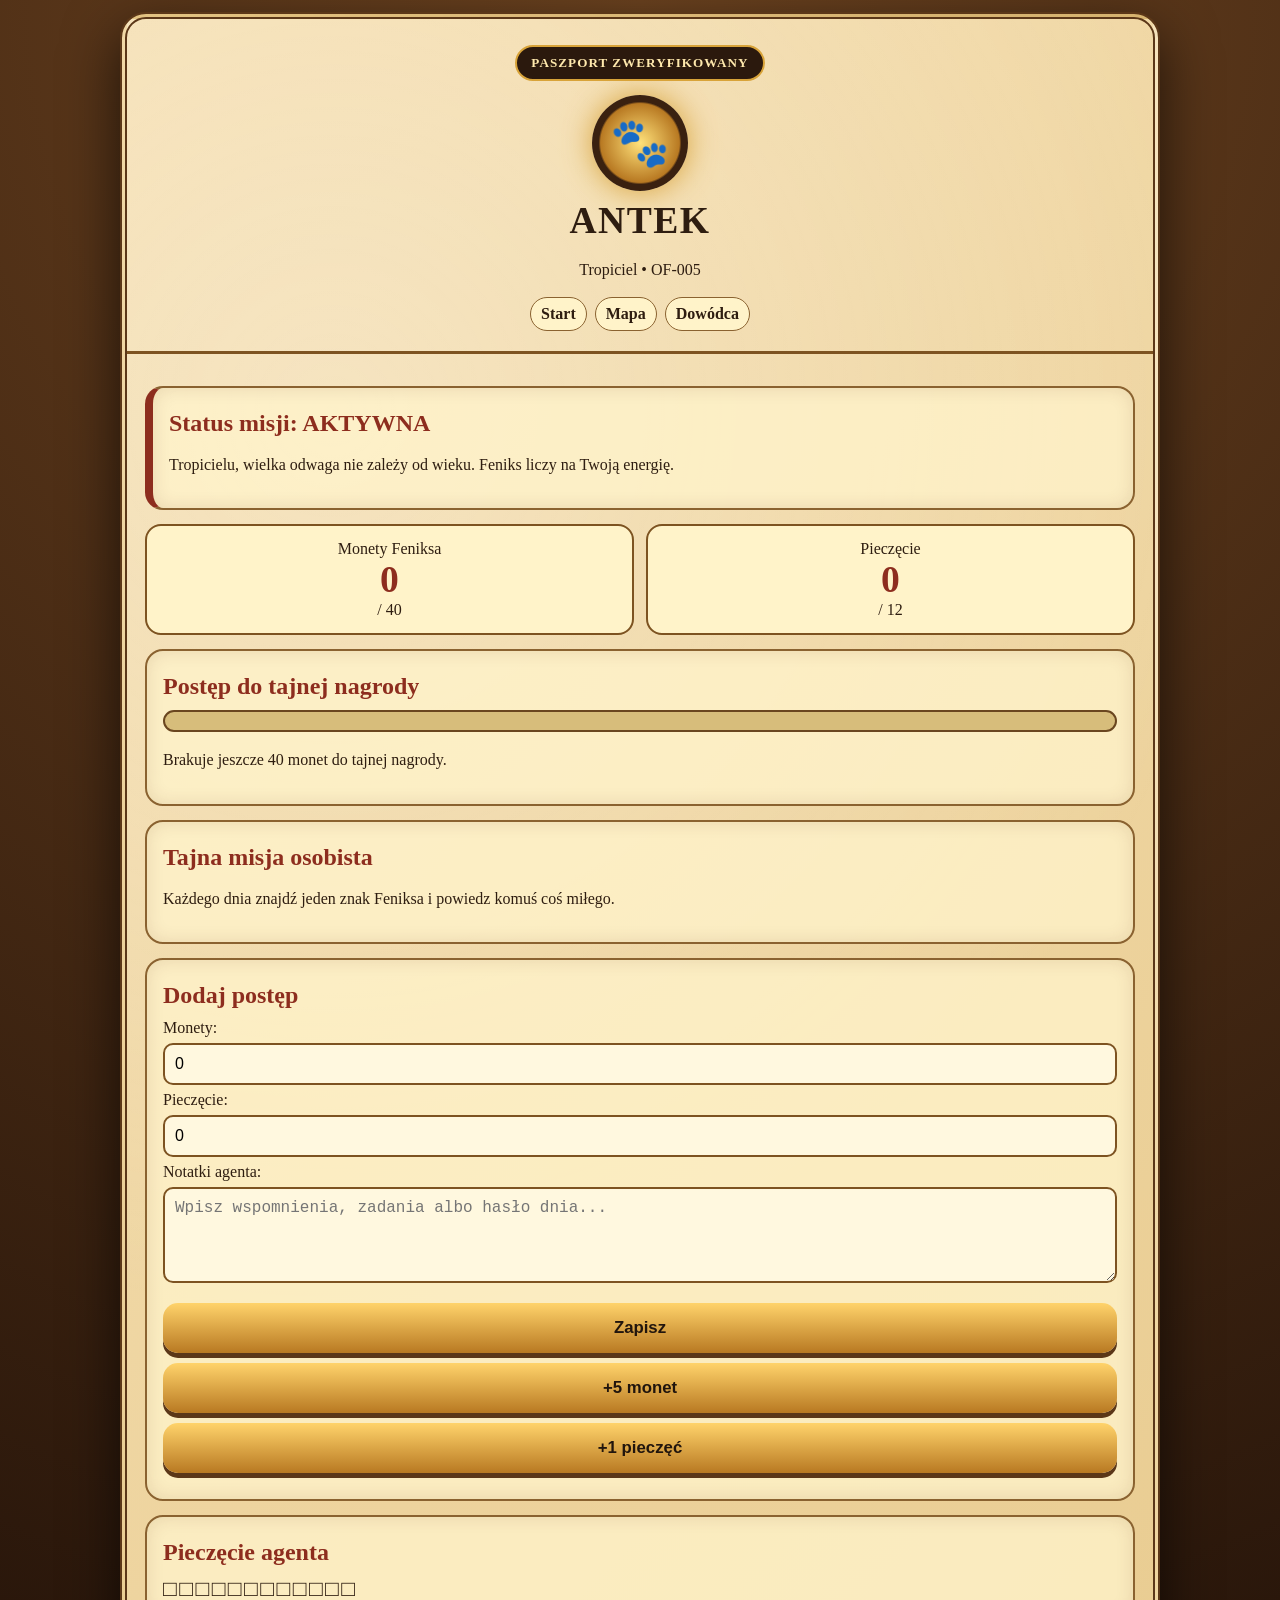
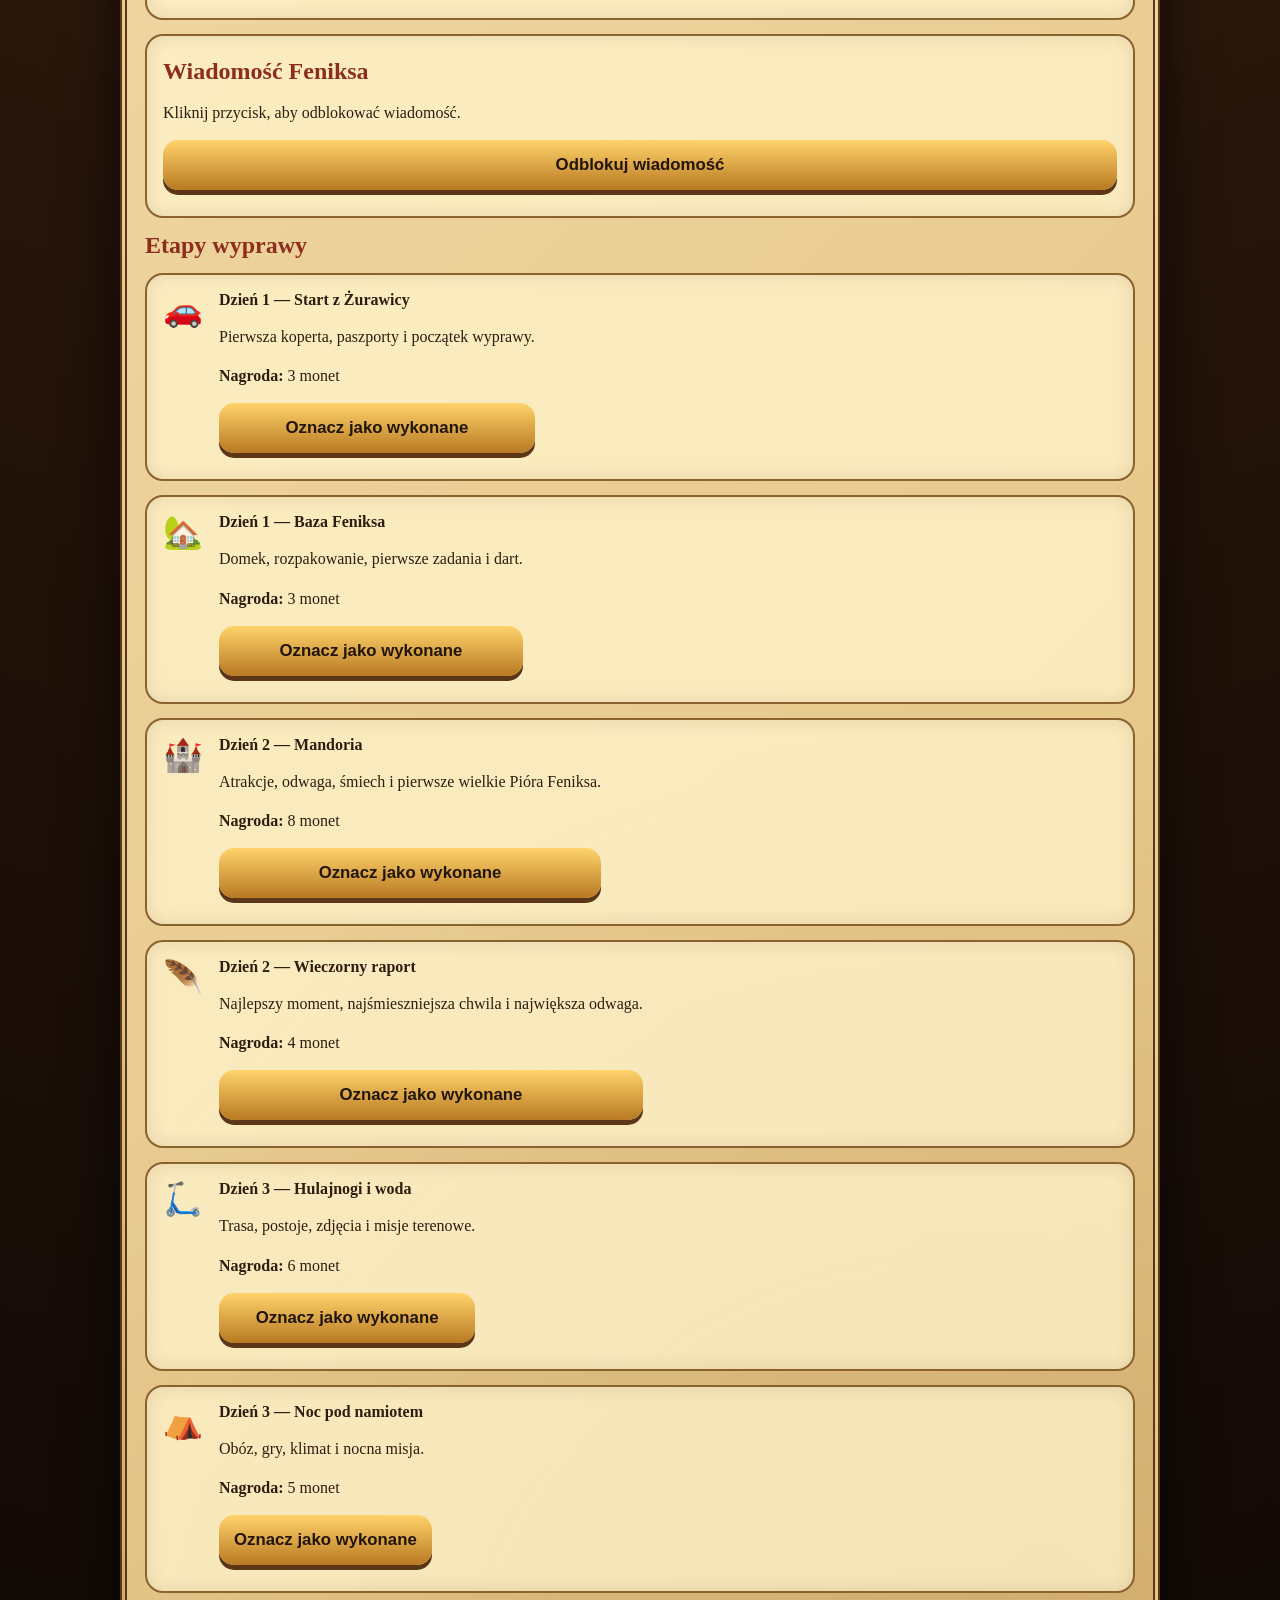
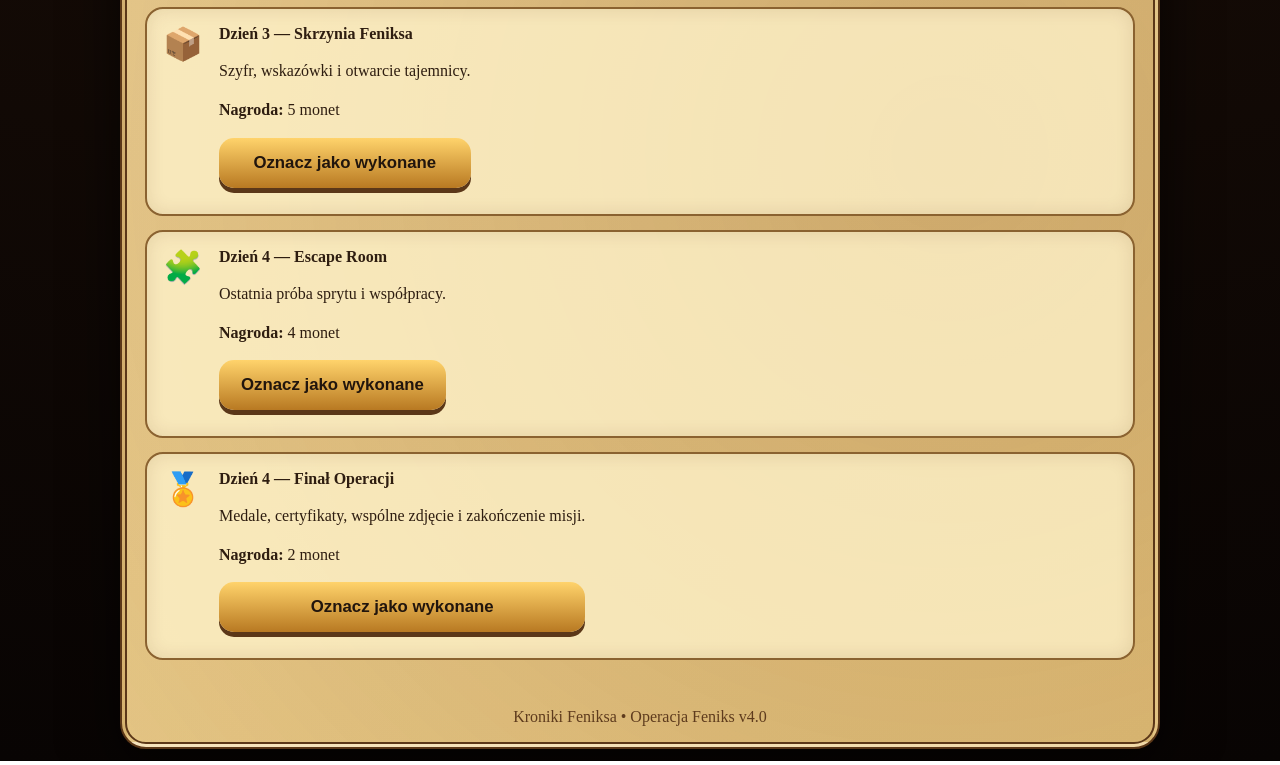
==== commit d4ff477f: "Add files via upload" ====
--- a/antek.html
+++ b/antek.html
@@ -1 +1 @@
-<!doctype html><html lang="pl"><head><meta charset="utf-8"><meta name="viewport" content="width=device-width,initial-scale=1"><title>Antek — Operacja Feniks</title><link rel="stylesheet" href="style.css"></head><body><main class="app"><section class="top"><span class="badge">PASZPORT ZWERYFIKOWANY</span><div class="phoenix" id="agentIcon">🦅</div><h1 id="agentName"></h1><p id="agentRole"></p></section><section class="content"><div class="card alert"><h2>Status misji: AKTYWNA</h2><p>Nie wszystko zostanie ujawnione od razu. Obserwuj, zbieraj monety i wykonuj zadania.</p></div><div class="row"><div class="stat"><div>Monety Feniksa</div><div class="big" id="coins">0</div><div>/ 40</div></div><div class="stat"><div>Pieczęcie</div><div class="big" id="stamps">0</div><div>/ 12</div></div></div><div class="card"><h2>Postęp do tajnej nagrody</h2><div class="progress"><div class="bar" id="bar"></div></div><p id="rewardText"></p></div><div class="card"><h2>Tajna misja osobista</h2><p id="personalMission"></p></div><div class="card"><h2>Dodaj postęp</h2><label>Monety:<input id="coinInput" type="number" min="0" max="40" value="0"></label><label>Pieczęcie:<input id="stampInput" type="number" min="0" max="12" value="0"></label><label>Notatki agenta:<textarea id="notes" rows="4" placeholder="Wpisz wspomnienia, zadania albo hasło dnia..."></textarea></label><button onclick="saveProfile('antek')">Zapisz</button><button onclick="addCoin('antek',5)">+5 monet</button><button onclick="addStamp('antek',1)">+1 pieczęć</button></div><div class="card"><h2>Pieczęcie agenta</h2><div class="stamps" id="stampView">□□□□□□□□□□□□</div></div><div class="card"><h2>Wiadomość Feniksa</h2><p id="dailyMessage">Kliknij przycisk, aby odblokować wiadomość.</p><button onclick="unlockMessage()">Odblokuj wiadomość</button></div><h2>Etapy wyprawy</h2><div id="missionList"></div><a class="button" href="index.html">Powrót</a></section><div class="footer">Kroniki Feniksa • Operacja Feniks v2.0</div></main><script src="app.js"></script><script>renderProfile('antek');</script></body></html>+<!doctype html><html lang="pl"><head><meta charset="utf-8"><meta name="viewport" content="width=device-width,initial-scale=1"><title>Antek — Operacja Feniks</title><link rel="stylesheet" href="style.css"></head><body><main class="app"><section class="top"><span class="badge">PASZPORT ZWERYFIKOWANY</span><div class="phoenix" id="agentIcon">🦅</div><h1 id="agentName"></h1><p id="agentRole"></p><div class="nav"><a href="index.html">Start</a><a href="mapa.html">Mapa</a><a href="dowodca.html">Dowódca</a></div></section><section class="content"><div class="card alert"><h2>Status misji: AKTYWNA</h2><p id="intro"></p></div><div class="row"><div class="stat"><div>Monety Feniksa</div><div class="big" id="coins">0</div><div>/ 40</div></div><div class="stat"><div>Pieczęcie</div><div class="big" id="stamps">0</div><div>/ 12</div></div></div><div class="card"><h2>Postęp do tajnej nagrody</h2><div class="progress"><div class="bar" id="bar"></div></div><p id="rewardText"></p></div><div class="card"><h2>Tajna misja osobista</h2><p id="personalMission"></p></div><div class="card"><h2>Dodaj postęp</h2><label>Monety:<input id="coinInput" type="number" min="0" max="40" value="0"></label><label>Pieczęcie:<input id="stampInput" type="number" min="0" max="12" value="0"></label><label>Notatki agenta:<textarea id="notes" rows="4" placeholder="Wpisz wspomnienia, zadania albo hasło dnia..."></textarea></label><button onclick="saveProfile('antek')">Zapisz</button><button onclick="addCoin('antek',5)">+5 monet</button><button onclick="addStamp('antek',1)">+1 pieczęć</button></div><div class="card"><h2>Pieczęcie agenta</h2><div class="stamps" id="stampView">□□□□□□□□□□□□</div></div><div class="card"><h2>Wiadomość Feniksa</h2><p id="dailyMessage">Kliknij przycisk, aby odblokować wiadomość.</p><button onclick="unlockMessage()">Odblokuj wiadomość</button></div><h2>Etapy wyprawy</h2><div id="stageList"></div></section><div class="footer">Kroniki Feniksa • Operacja Feniks v4.0</div></main><script src="app.js"></script><script>renderProfile('antek');</script></body></html>
--- a/style.css
+++ b/style.css
@@ -1,15 +1,34 @@
 
+:root{
+  --bg:#100804;--paper:#efd9a8;--paper2:#fff1c7;--ink:#2e1d10;--gold:#d8a339;--red:#8d2d1e;--brown:#5b3718;
+}
 *{box-sizing:border-box}
-body{margin:0;min-height:100vh;padding:10px;font-family:Georgia,serif;color:#2e1d10;background:radial-gradient(circle at top,#573922,#120b07)}
-.app{max-width:920px;margin:auto;border:6px double #5a3618;border-radius:22px;background:linear-gradient(135deg,#f4ddb0,#dfbd77);box-shadow:0 18px 45px #0009;overflow:hidden}
-.top{text-align:center;padding:22px 14px;border-bottom:3px solid #7d5321}
-.badge{display:inline-block;padding:8px 14px;border:2px solid #d8a339;border-radius:999px;background:#2b190d;color:#ffe9ad;font-weight:bold}
-.phoenix{width:90px;height:90px;margin:14px auto 8px;border-radius:50%;display:grid;place-items:center;background:radial-gradient(circle,#ffe27b,#b87922 58%,#3a2110 61%);box-shadow:0 0 30px #d8a339;font-size:46px;animation:glow 2s infinite alternate}
-@keyframes glow{from{box-shadow:0 0 12px #d8a339}to{box-shadow:0 0 40px #ffd36b}}
-h1{margin:8px 0 6px;font-size:2.1rem;text-transform:uppercase}h2{color:#8d2d1e}
-.content{padding:16px}.card{background:#fff4cbbb;border:2px solid #8a6230;border-radius:18px;padding:16px;margin:14px 0}.alert{border-left:8px solid #8d2d1e}
-.grid,.row{display:grid;grid-template-columns:1fr 1fr;gap:12px}.stat{text-align:center;background:#fff3c9;border:2px solid #7d5321;border-radius:16px;padding:14px}
-.big{font-size:2.2rem;font-weight:bold;color:#8d2d1e}.progress{height:20px;background:#d7bd7b;border:2px solid #6a461f;border-radius:99px;overflow:hidden}.bar{height:100%;width:0%;background:linear-gradient(90deg,#9a641d,#ffd36b)}
-button,.button{width:100%;display:block;text-align:center;border:0;border-radius:15px;padding:15px;margin:10px 0;font-weight:bold;font-size:1.05rem;text-decoration:none;color:#21150d;background:linear-gradient(#ffd36b,#b87922);box-shadow:0 5px 0 #5b3718}
-input,textarea{width:100%;padding:10px;border:2px solid #7d5321;border-radius:10px;background:#fff8df;margin:6px 0}.mission{display:flex;gap:12px}.ico{font-size:2rem;min-width:42px}.done{opacity:.55;text-decoration:line-through}.stamps{font-size:1.4rem;letter-spacing:.12em}.footer{text-align:center;color:#5e3b1d;padding:16px}
-@media(max-width:650px){.grid,.row{grid-template-columns:1fr}h1{font-size:1.6rem}.app{border-width:4px}}
+html{scroll-behavior:smooth}
+body{margin:0;min-height:100vh;padding:12px;font-family:Georgia,'Times New Roman',serif;color:var(--ink);background:
+radial-gradient(circle at 50% 0%,#6b421f 0%,#27150a 45%,#080403 100%)}
+.app{max-width:1040px;margin:auto;border:7px double var(--brown);border-radius:26px;overflow:hidden;background:
+radial-gradient(circle at 20% 10%,rgba(255,255,255,.25),transparent 25%),
+radial-gradient(circle at 80% 85%,rgba(110,55,15,.18),transparent 30%),
+linear-gradient(135deg,#f5dfb2,#dfbd77);box-shadow:0 20px 55px rgba(0,0,0,.65)}
+.top{text-align:center;padding:26px 16px 20px;border-bottom:3px solid #7d5321;position:relative}
+.badge{display:inline-block;padding:8px 14px;border:2px solid var(--gold);border-radius:999px;background:#2b190d;color:#ffe9ad;font-weight:bold;letter-spacing:.08em;font-size:.82rem}
+.phoenix{width:96px;height:96px;margin:14px auto 8px;border-radius:50%;display:grid;place-items:center;background:radial-gradient(circle,#ffe27b,#b87922 58%,#3a2110 61%);box-shadow:0 0 30px #d8a339;font-size:48px;animation:glow 2s infinite alternate, float 3s ease-in-out infinite}
+@keyframes glow{from{box-shadow:0 0 12px #d8a339}to{box-shadow:0 0 42px #ffd36b}}
+@keyframes float{0%,100%{transform:translateY(0)}50%{transform:translateY(-6px)}}
+h1{margin:8px 0 6px;font-size:2.35rem;text-transform:uppercase;letter-spacing:.04em}
+h2{color:var(--red);margin:6px 0 10px}
+p{line-height:1.45}
+.content{padding:18px}.card{background:rgba(255,244,203,.78);border:2px solid #8a6230;border-radius:18px;padding:16px;margin:14px 0;box-shadow:inset 0 0 18px rgba(90,45,10,.12)}
+.alert{border-left:8px solid var(--red)}
+.grid,.row{display:grid;grid-template-columns:repeat(2,1fr);gap:12px}
+.grid3{display:grid;grid-template-columns:repeat(3,1fr);gap:12px}
+.stat{text-align:center;background:#fff3c9;border:2px solid #7d5321;border-radius:16px;padding:14px}
+.big{font-size:2.35rem;font-weight:bold;color:var(--red)}
+.progress{height:22px;background:#d7bd7b;border:2px solid #6a461f;border-radius:99px;overflow:hidden}.bar{height:100%;width:0%;background:linear-gradient(90deg,#9a641d,#ffd36b);transition:.4s}
+button,.button{width:100%;display:block;text-align:center;border:0;border-radius:15px;padding:15px;margin:10px 0;font-weight:bold;font-size:1.05rem;text-decoration:none;color:#21150d;background:linear-gradient(#ffd36b,#b87922);box-shadow:0 5px 0 #5b3718;cursor:pointer}
+button:active{transform:translateY(2px);box-shadow:0 3px 0 #5b3718}
+input,textarea,select{width:100%;padding:10px;border:2px solid #7d5321;border-radius:10px;background:#fff8df;margin:6px 0;font-size:1rem}
+.mission{display:flex;gap:12px;align-items:flex-start}.ico{font-size:2rem;min-width:44px}.done{opacity:.55;text-decoration:line-through}.stamps{font-size:1.4rem;letter-spacing:.12em}
+.footer{text-align:center;color:#5e3b1d;padding:16px}.nav{display:flex;gap:8px;flex-wrap:wrap;justify-content:center;margin-top:12px}.nav a{color:#2e1d10;background:#fff3c9;border:1px solid #8a6230;border-radius:999px;padding:7px 10px;text-decoration:none;font-weight:bold}
+.gallery{display:grid;grid-template-columns:repeat(2,1fr);gap:12px}.photo{border:2px dashed #8a6230;border-radius:14px;padding:16px;background:#fff3c9;text-align:center;min-height:110px}
+@media(max-width:760px){.grid,.grid3,.row,.gallery{grid-template-columns:1fr}h1{font-size:1.7rem}.app{border-width:4px}.content{padding:12px}body{padding:8px}}
